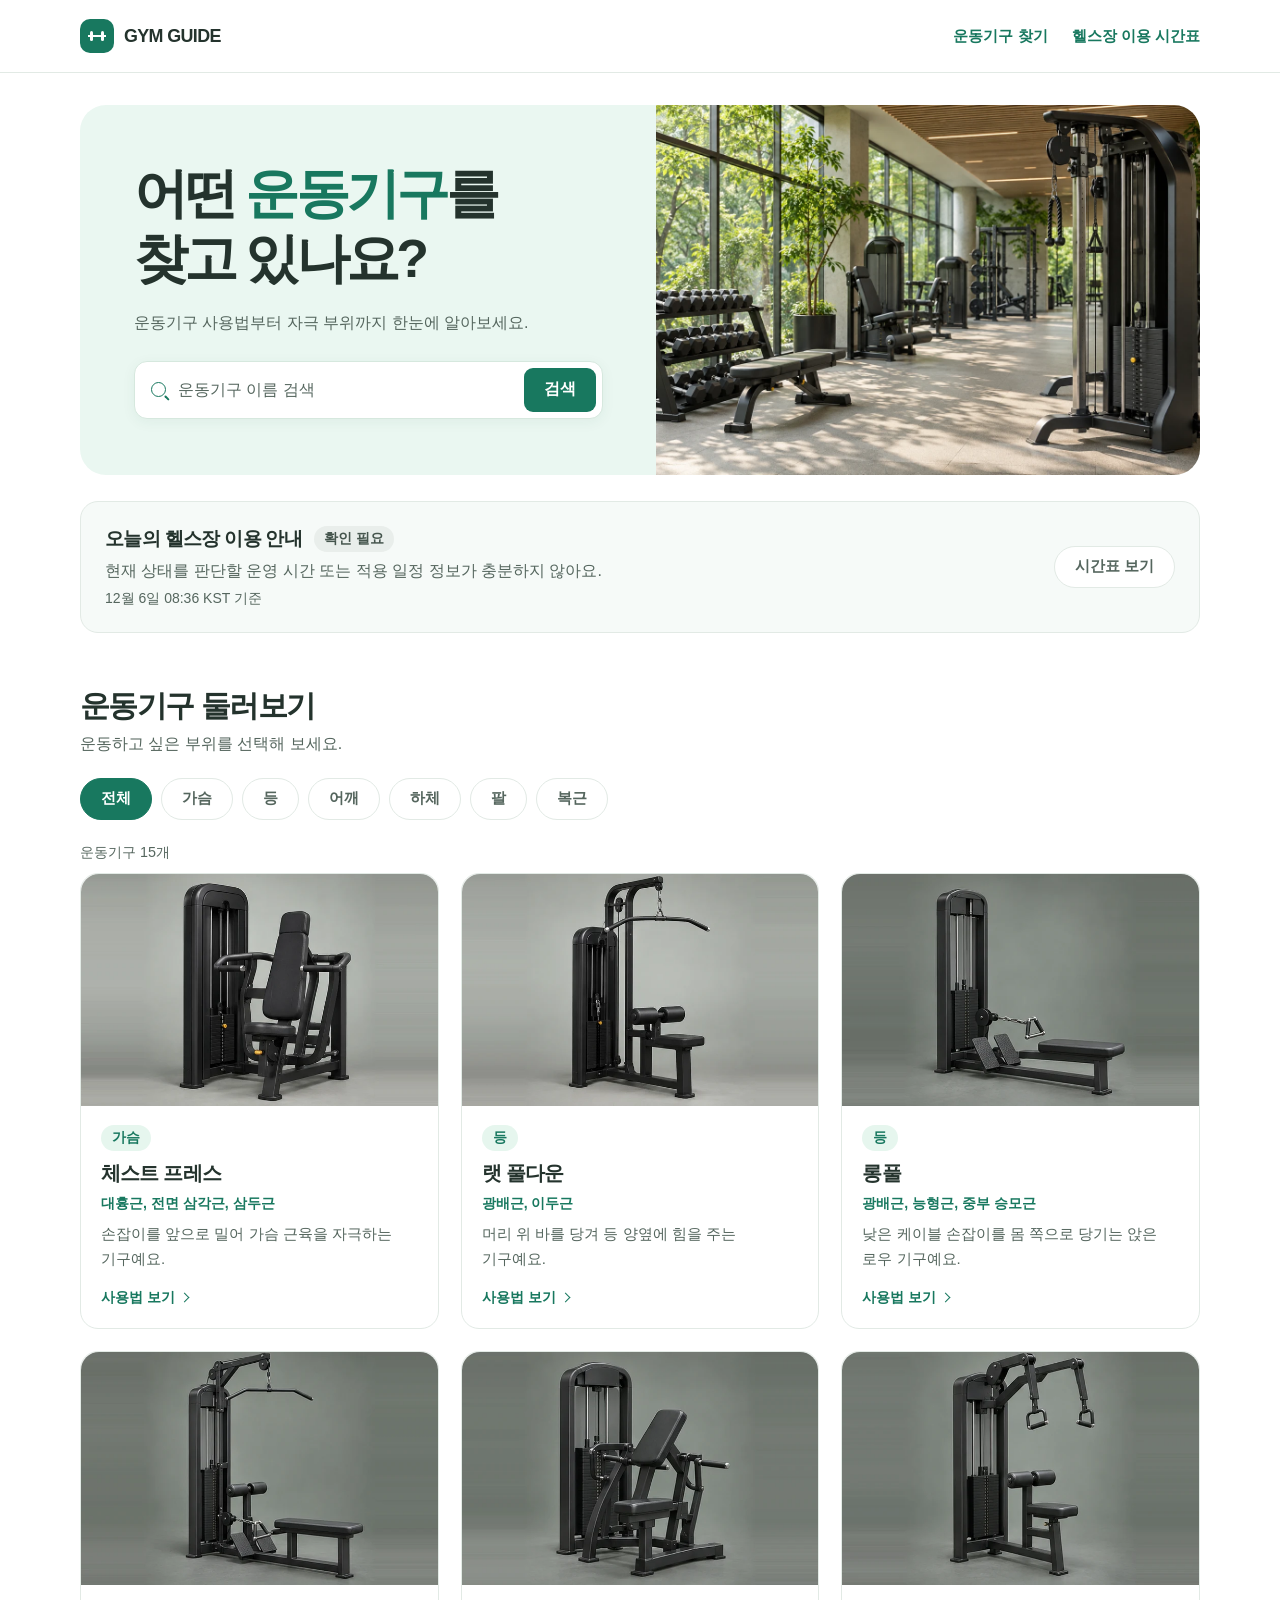
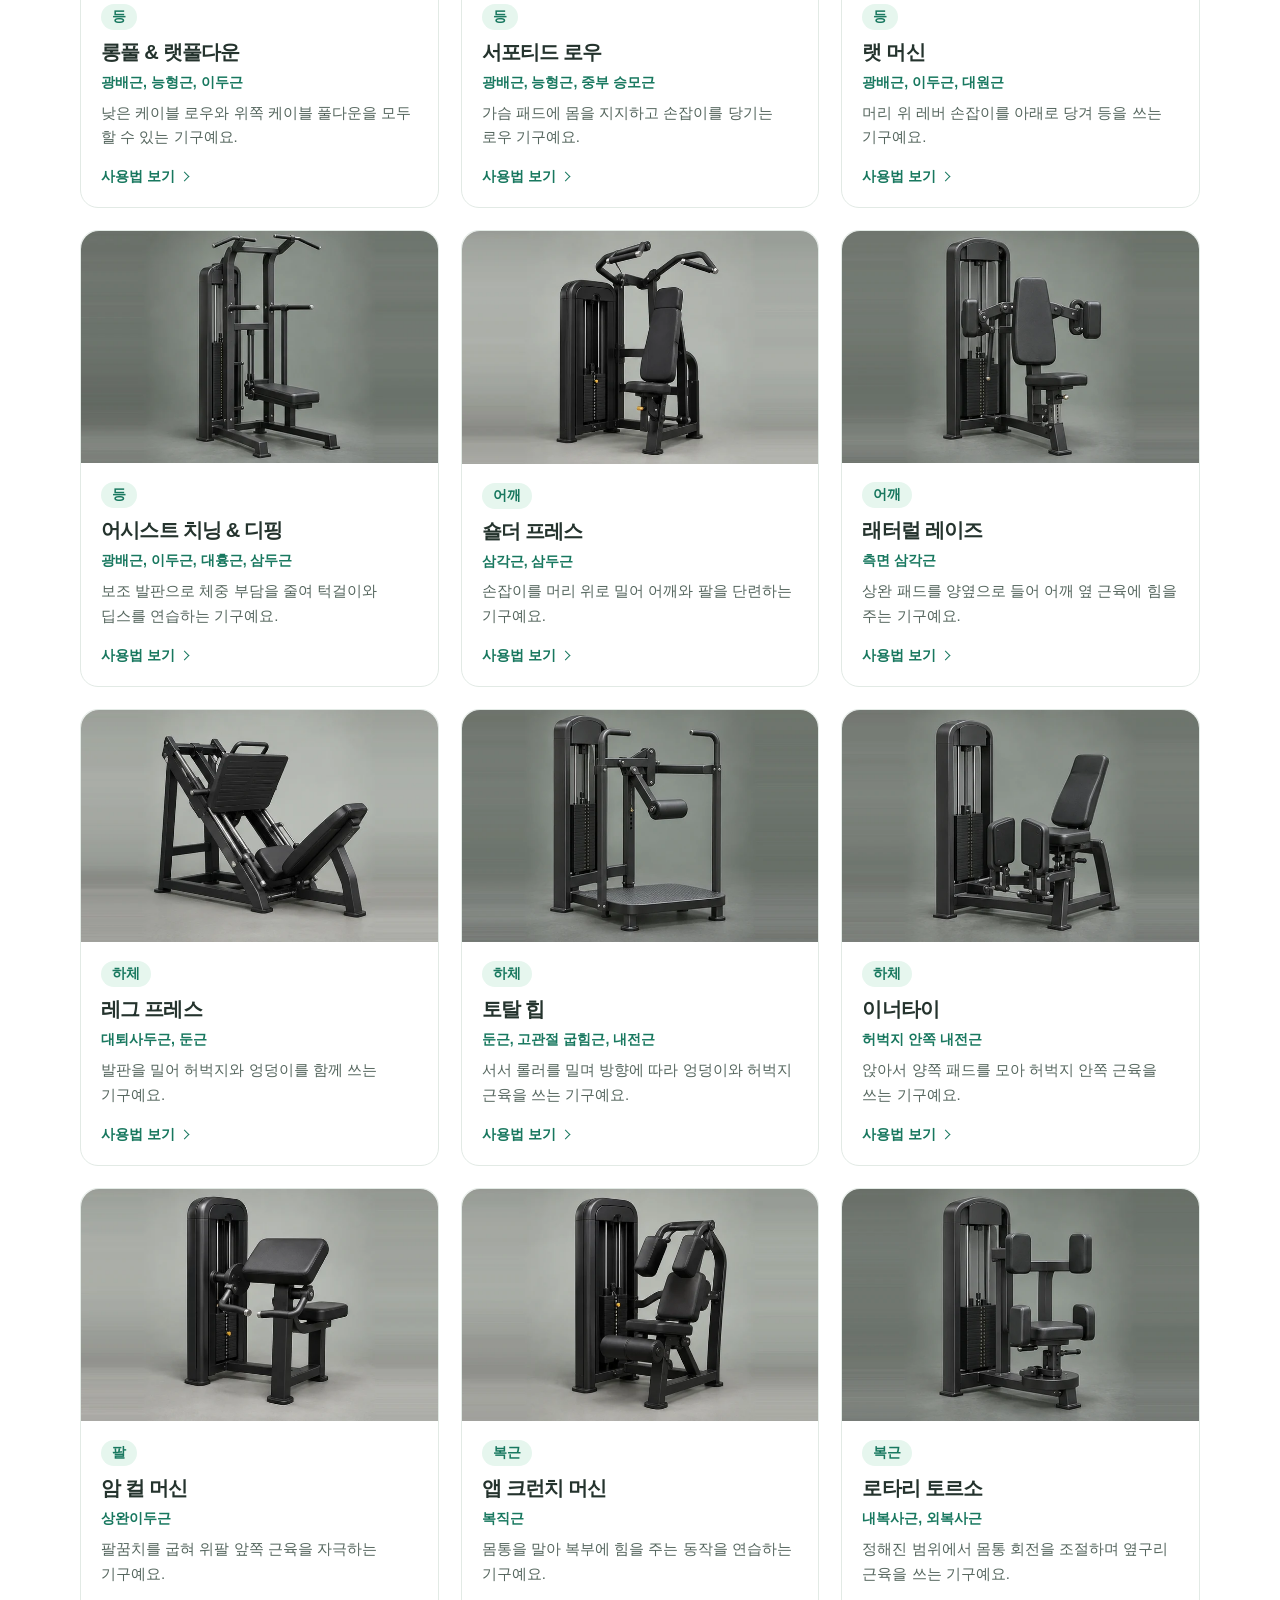
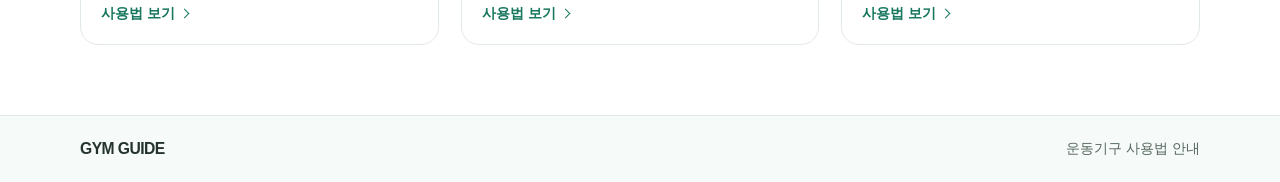
==== docs/index.html @ e4328cff "Configure GitHub Pages" ====
<!doctype html>
<html lang="ko">
<head>
    <meta charset="UTF-8">
    <meta name="viewport" content="width=device-width, initial-scale=1">
    <title>운동기구 찾기 | GYM GUIDE</title>
    <link rel="stylesheet" href="./css/guide.css">
    <script type="module" src="./js/catalog.js"></script>
</head>
<body>
<header class="site-header">
    <nav class="container header-inner" aria-label="메인 메뉴">
        <a class="brand" href="./">
            <span class="brand-mark" aria-hidden="true"><i class="dumbbell"></i></span>
            GYM GUIDE
        </a>
        <div class="nav-links">
            <a class="nav-link" href="./#equipment">운동기구 찾기</a>
            <a class="nav-link" href="./schedule.html">헬스장 이용 시간표</a>
        </div>
    </nav>
</header>
<main class="container">
    <section class="hero" aria-labelledby="hero-title">
        <div class="hero-content">
            <h1 id="hero-title">어떤 <span>운동기구</span>를 <br>찾고 있나요?</h1>
            <p>운동기구 사용법부터 자극 부위까지 한눈에 알아보세요.</p>
            <form class="search-form" action="./#equipment" method="get" role="search">
                <i class="search-icon" aria-hidden="true"></i>
                <label class="sr-only" for="keyword">운동기구 검색</label>
                <input id="keyword" type="search" name="q" placeholder="운동기구 이름 검색" autocomplete="off">
                <input type="hidden" name="category" disabled>
                <button class="clear-search" type="button" aria-label="검색어 지우기" hidden>×</button>
                <button class="search-submit" type="submit">검색</button>
            </form>
        </div>
        <img class="hero-image" src="./images/gym.webp" alt="" width="1200" height="800" fetchpriority="high">
    </section>

    <section class="gym-status" data-status="UNKNOWN" aria-labelledby="gym-status-title">
        <div>
            <div class="gym-status-heading">
                <h2 id="gym-status-title">오늘의 헬스장 이용 안내</h2>
                <span class="gym-state" role="status">확인 중</span>
            </div>
            <p class="gym-description">운영 시간과 수업 일정을 불러오는 중이에요.</p>
            <p class="gym-transition" hidden></p>
            <time class="gym-checked" hidden></time>
            <noscript><p>현재 이용 상태를 확인하려면 JavaScript를 켜 주세요.</p></noscript>
        </div>
        <a class="filter gym-schedule-link" href="./schedule.html">시간표 보기</a>
    </section>
    <section id="equipment" class="catalog" aria-labelledby="catalog-title">
        <div class="catalog-heading">
            <h2 id="catalog-title">운동기구 둘러보기</h2>
            <p>운동하고 싶은 부위를 선택해 보세요.</p>
        </div>
        <nav class="filters" aria-label="운동 부위별 필터" hidden></nav>
        <p class="result-count" role="status">운동기구 목록을 불러오는 중이에요.</p>
        <div class="catalog-grid" hidden></div>
        <div class="empty" hidden>
            <h3>조건에 맞는 운동기구가 없어요.</h3>
            <p>검색어를 바꾸거나 전체 운동기구를 살펴보세요.</p>
            <a class="filter" href="./#equipment">전체 운동기구 보기</a>
        </div>
        <noscript><p>운동기구 목록을 확인하려면 JavaScript를 켜 주세요.</p></noscript>
    </section>
    <template id="equipment-card">
        <article class="equipment-card">
            <a class="card-link">
                <div class="card-media">
                    <img alt="" width="700" height="456" loading="lazy" hidden>
                    <span>이미지 준비 중</span>
                </div>
                <div class="card-body">
                    <span class="category-tag"></span>
                    <h3></h3>
                    <p class="card-muscles"></p>
                    <p class="card-summary"></p>
                    <span class="card-cta" aria-hidden="true">사용법 보기 <i class="chevron"></i></span>
                </div>
            </a>
        </article>
    </template>
</main>
<footer class="site-footer">
    <div class="container footer-inner">
        <a class="brand footer-brand" href="./">GYM GUIDE</a>
        <span>운동기구 사용법 안내</span>
    </div>
</footer>
</body>
</html>
---- docs/css/guide.css ----
:root {
    color-scheme: light;
    --white: #fff;
    --surface: #f6faf8;
    --mint: #54c5a7;
    --mint-dark: #279a7d;
    --mint-ink: #18785f;
    --ink: #24332d;
    --muted: #7b8983;
    --body: #55665e;
    --line: #e2eae5;
    font-family: 'Noto Sans KR', 'Malgun Gothic', sans-serif;
}

* { box-sizing: border-box; }
body { margin: 0; background: var(--white); color: var(--ink); }
a { color: inherit; text-decoration: none; }
button, input { font: inherit; }
button { cursor: pointer; }
img { display: block; max-width: 100%; }
h1, h2, h3, p, dl, dd { margin: 0; }
[hidden] { display: none !important; }
:focus-visible { outline: 3px solid var(--mint-dark); outline-offset: 4px; }

.sr-only {
    position: absolute;
    width: 1px;
    height: 1px;
    padding: 0;
    overflow: hidden;
    clip-path: inset(50%);
    white-space: nowrap;
}

.container { width: min(1120px, calc(100% - 64px)); margin-inline: auto; }
.site-header { border-bottom: 1px solid var(--line); }
.header-inner { min-height: 72px; display: flex; justify-content: space-between; align-items: center; gap: 16px; }
.nav-links { display: flex; align-items: center; gap: 24px; }
.brand { display: inline-flex; align-items: center; gap: 10px; font-size: 1.12rem; font-weight: 800; letter-spacing: -.035em; white-space: nowrap; }
.brand-mark { width: 34px; height: 34px; display: grid; place-items: center; background: var(--mint-ink); border-radius: 10px; color: white; }
.dumbbell { width: 18px; height: 2px; position: relative; background: currentColor; }
.dumbbell::before, .dumbbell::after { content: ''; position: absolute; top: -4px; width: 3px; height: 10px; border-radius: 2px; background: currentColor; }
.dumbbell::before { left: 2px; }
.dumbbell::after { right: 2px; }
.nav-link { color: var(--mint-ink); font-size: .94rem; font-weight: 700; padding: 10px 0; white-space: nowrap; }
.nav-link:hover { color: var(--ink); }

.hero {
    display: grid;
    grid-template-columns: 1.06fr 1fr;
    align-items: stretch;
    min-height: 370px;
    margin-top: 32px;
    border-radius: 26px;
    overflow: hidden;
    background: #eaf7f1;
}

.hero-content { align-self: center; padding: 44px clamp(30px, 4.2vw, 60px); }
.hero h1 { font-size: clamp(2.05rem, 4.2vw, 3.35rem); font-weight: 800; line-height: 1.21; letter-spacing: -.07em; word-break: keep-all; }
.hero h1 span { color: var(--mint-ink); }
.hero p { margin-top: 18px; color: var(--body); line-height: 1.7; word-break: keep-all; }
.hero-image { width: 100%; height: 100%; min-height: 0; object-fit: cover; object-position: center; }

.search-form {
    display: flex;
    align-items: center;
    gap: 12px;
    padding: 6px 6px 6px 16px;
    margin-top: 25px;
    background: var(--white);
    border: 1px solid #d6e8de;
    border-radius: 13px;
    box-shadow: 0 3px 14px rgb(29 90 67 / 6%);
}

.search-form:focus-within { border-color: var(--mint-dark); }
.search-icon { position: relative; flex: 0 0 15px; height: 15px; border: 1.7px solid var(--mint-ink); border-radius: 50%; }
.search-icon::after { content: ''; position: absolute; width: 6px; height: 1.7px; bottom: -2px; right: -5px; transform: rotate(45deg); border-radius: 2px; background: var(--mint-ink); }
.search-form input[type='search'] { flex: 1; width: 0; min-width: 0; min-height: 44px; padding: 0; border: 0; background: transparent; color: var(--ink); font-size: 1rem; }
.search-form input[type='search']:focus { outline: none; }
.search-form input::placeholder { color: var(--body); }
.search-form:has(.clear-search:not([hidden])) input::-webkit-search-cancel-button { display: none; }
.search-submit { min-height: 44px; padding: 0 20px; border: 0; border-radius: 9px; background: var(--mint-ink); color: var(--white); font-weight: 700; transition: background .18s ease; white-space: nowrap; }
.search-submit:hover { background: #12604b; }
.clear-search { flex: 0 0 28px; width: 28px; height: 32px; padding: 0; border: 0; border-radius: 7px; background: transparent; color: var(--body); font-size: 1.25rem; }
.clear-search:hover { background: var(--surface); }

.catalog { margin-block: 53px 70px; scroll-margin-top: 24px; }
.catalog h2, .guide-section h2 { font-size: clamp(1.5rem, 3vw, 1.9rem); font-weight: 800; letter-spacing: -.05em; }
.catalog-heading p { margin-top: 7px; color: var(--body); }
.filters { display: flex; flex-wrap: wrap; gap: 9px; margin-top: 23px; }
.filter { display: inline-flex; align-items: center; justify-content: center; min-height: 42px; padding: 0 20px; border: 1px solid var(--line); border-radius: 100px; background: var(--white); color: var(--body); font-size: .94rem; font-weight: 600; transition: color .18s, background .18s, border-color .18s; }
.filter:hover { color: var(--mint-ink); border-color: var(--mint); background: var(--surface); }
.filter[aria-current='true'] { color: var(--white); border-color: var(--mint-ink); background: var(--mint-ink); }
.result-count { margin: 23px 0 11px; color: var(--body); font-size: .9rem; }
.catalog-grid { display: grid; grid-template-columns: repeat(3, minmax(0, 1fr)); gap: 22px; }
.equipment-card { display: flex; min-width: 0; border: 1px solid var(--line); border-radius: 18px; background: var(--white); transition: border-color .2s, box-shadow .2s, transform .2s; }
.equipment-card:hover, .equipment-card:focus-within { border-color: var(--mint); box-shadow: 0 10px 24px rgb(36 51 45 / 9%); transform: translateY(-3px); }
.card-link { display: flex; flex: 1; flex-direction: column; min-width: 0; border-radius: inherit; overflow: hidden; }
.card-media, .detail-media { display: grid; place-items: center; aspect-ratio: 700 / 456; background: var(--surface); color: var(--body); }
.card-media img, .detail-media img { width: 100%; height: 100%; object-fit: cover; }
.card-body { display: flex; flex: 1; flex-direction: column; align-items: flex-start; padding: 19px 20px 21px; }
.category-tag { display: inline-block; border-radius: 100px; padding: 4px 11px; background: #e6f6ee; color: var(--mint-ink); font-size: .875rem; font-weight: 700; }
.card-body h3 { font-size: 1.26rem; margin-top: 9px; letter-spacing: -.04em; }
.card-muscles { margin-top: 6px; color: var(--mint-ink); font-size: .88rem; font-weight: 700; line-height: 1.55; word-break: keep-all; }
.card-summary { margin-top: 7px; margin-bottom: 17px; color: var(--body); font-size: .94rem; line-height: 1.65; word-break: keep-all; }
.card-cta { display: inline-flex; align-items: center; gap: 6px; margin-top: auto; color: var(--mint-ink); font-size: .9rem; font-weight: 700; }
.chevron { display: inline-block; width: 7px; height: 7px; transform: rotate(45deg); border-top: 1.5px solid currentColor; border-right: 1.5px solid currentColor; }
.chevron-back { transform: rotate(-135deg); }
.empty { text-align: center; padding: 45px 18px; border: 1px solid var(--line); border-radius: 18px; background: var(--surface); }
.empty p { color: var(--body); margin: 8px 0 20px; }

.detail { margin-block: 36px 68px; }
.back-link { display: inline-flex; align-items: center; gap: 8px; color: var(--mint-ink); padding-block: 8px; margin-bottom: 18px; font-weight: 700; }
.back-link:hover { text-decoration: underline; }
.detail-overview { display: grid; grid-template-columns: 1fr 1fr; align-items: center; gap: clamp(24px, 5vw, 60px); }
.detail-media { border-radius: 22px; overflow: hidden; }
.detail-intro h1 { font-size: clamp(2rem, 4vw, 3.1rem); line-height: 1.25; letter-spacing: -.06em; margin-top: 12px; }
.detail-intro p { margin-top: 14px; color: var(--body); line-height: 1.65; }
.detail-intro .english-name { margin-top: 6px; font-weight: 600; }
.detail-facts { display: grid; grid-template-columns: auto 1fr; align-items: baseline; gap: 10px 17px; margin-top: 18px; padding-top: 15px; border-top: 1px solid var(--line); }
.detail-facts dt { color: var(--mint-ink); font-weight: 700; }
.detail-facts dd { color: var(--body); line-height: 1.65; }
.detail-sections { display: grid; gap: 24px; margin-top: 36px; }
.guide-section { border: 1px solid var(--line); border-radius: 20px; padding: clamp(18px, 4vw, 32px); }
.benefits { margin-top: 16px; }
.benefits.has-muscle-image { display: grid; grid-template-columns: 1fr minmax(140px, 270px); align-items: center; gap: 18px; }
.benefit-list, .cautions ul { margin: 0; padding-left: 1.3em; color: var(--body); line-height: 1.7; }
.benefit-list li + li, .cautions li + li { margin-top: 6px; }
.benefit-list li::marker, .cautions li::marker { color: var(--mint-ink); }
.muscle-image { max-height: 260px; margin-inline: auto; border-radius: 14px; object-fit: contain; }
.steps { display: grid; gap: 8px; margin: 16px 0 0; padding: 0; list-style: none; }
.steps li { display: flex; align-items: flex-start; gap: 12px; padding: 12px 14px; border-radius: 10px; background: var(--surface); color: var(--ink); line-height: 1.7; }
.step-number { display: grid; place-items: center; flex: 0 0 27px; min-height: 27px; border-radius: 50%; background: #e2f3eb; color: var(--mint-ink); font-weight: 800; font-size: .88rem; }
.video-links { display: flex; flex-wrap: wrap; gap: 10px; margin-top: 16px; }
.video-link { display: inline-flex; align-items: center; min-height: 44px; padding: 0 15px; border: 1px solid var(--mint-dark); border-radius: 9px; color: var(--mint-ink); font-weight: 700; }
.video-link:hover { background: var(--surface); }
.cautions { background: #eaf7f1; border-radius: 16px; padding: clamp(18px, 4vw, 28px); }
.cautions h2 { margin-bottom: 10px; color: var(--mint-ink); font-size: 1.2rem; }
.site-footer { border-top: 1px solid var(--line); background: var(--surface); }
.footer-inner { display: flex; flex-wrap: wrap; align-items: center; justify-content: space-between; gap: 12px; padding-block: 24px; color: var(--body); font-size: .875rem; }
.footer-brand { color: var(--ink); font-size: .98rem; }

.gym-status {
    display: flex;
    justify-content: space-between;
    align-items: center;
    gap: 18px;
    margin-top: 26px;
    padding: clamp(16px, 3vw, 24px);
    border: 1px solid var(--line);
    border-radius: 18px;
    background: var(--surface);
}
.gym-status-heading { display: flex; flex-wrap: wrap; gap: 8px 12px; align-items: center; }
.gym-status h2 { font-size: 1.18rem; letter-spacing: -.035em; }
.gym-status p { margin-top: 6px; color: var(--body); line-height: 1.6; }
.gym-status .gym-transition { font-weight: 700; color: var(--ink); }
.gym-state { padding: 4px 10px; border-radius: 50px; background: #e9eeeb; color: #45554d; font-size: .875rem; font-weight: 700; }
.gym-status[data-status='AVAILABLE'] .gym-state { background: #daf3e8; color: var(--mint-ink); }
.gym-status[data-status='UNAVAILABLE'] .gym-state { background: #fbe1df; color: #822f2b; }
.gym-status[data-status='CHECK_REQUIRED'] .gym-state { background: #fff0c2; color: #694d12; }
.gym-checked { display: inline-block; margin-top: 6px; color: var(--body); font-size: .875rem; }
.gym-schedule-link { flex-shrink: 0; }

.schedule-page { margin-block: 34px 62px; }
.schedule-page h1 { font-size: clamp(1.85rem, 4vw, 2.8rem); letter-spacing: -.055em; line-height: 1.2; }
.schedule-description { margin-top: 8px; color: var(--body); line-height: 1.65; word-break: keep-all; }
.schedule-section { margin-top: 34px; scroll-margin-top: 15px; }
.schedule-heading { display: flex; align-items: baseline; flex-wrap: wrap; gap: 6px 14px; }
.schedule-heading h2 { font-size: clamp(1.35rem, 3vw, 1.75rem); letter-spacing: -.04em; }
.schedule-heading time, .schedule-heading > span { color: var(--body); font-size: .92rem; }
.today-list, .schedule-legend { margin: 13px 0 0; padding: 0; list-style: none; }
.today-list li {
    display: flex;
    flex-wrap: wrap;
    align-items: center;
    gap: 5px 13px;
    margin-bottom: 7px;
    padding: 11px 14px;
    border: 1px solid var(--line);
    border-radius: 11px;
}
.today-list li.is-current { border-color: var(--mint-dark); background: #ebf8f2; }
.today-list time { font-variant-numeric: tabular-nums; font-weight: 700; }
.schedule-room, .schedule-reference { margin-left: 6px; color: var(--body); font-size: .875rem; }
.schedule-usage, .schedule-live { padding: 3px 8px; border-radius: 6px; font-size: .875rem; }
.schedule-live { background: #d4f0e4; color: var(--mint-ink); font-weight: 700; }
.schedule-empty { margin-top: 9px; color: var(--body); }
.schedule-legend { display: flex; flex-wrap: wrap; gap: 7px 16px; font-size: .875rem; color: var(--body); }
.schedule-legend li { display: inline-flex; align-items: center; gap: 6px; }
.schedule-legend i { width: 12px; height: 12px; border-radius: 4px; border: 1px solid rgb(0 0 0 / 10%); }
.legend-clear, .calendar-open { background: #e4f5ed; }
.legend-restricted, [data-usage='RESTRICTED'] { background: #fce4e2; color: #762c28; }
.legend-pending, [data-usage='UNKNOWN'] { background: #fff1c8; color: #674c12; }
.legend-neutral { background: #eef1ef; }
[data-usage='NOT_RESTRICTED'] { background: #fff; color: var(--ink); }
.schedule-tabs { display: none; }
.calendar {
    --slot-height: 108px;
    display: grid;
    grid-template-columns: 65px repeat(5, minmax(0, 1fr));
    margin: 15px 0 8px;
    border: 1px solid var(--line);
    border-radius: 15px;
    background: #fff;
}
.calendar-header { display: grid; place-items: center; height: 44px; margin: 0; border-bottom: 1px solid var(--line); font-size: .9375rem; font-weight: 800; }
.calendar-day { min-width: 0; border-left: 1px solid var(--line); }
.calendar-track { position: relative; height: calc(var(--hours) * var(--slot-height)); }
.calendar-day .calendar-track {
    background: repeating-linear-gradient(to bottom, #eef1ef 0, #eef1ef calc(var(--slot-height) - 1px),
                #dfe5e2 calc(var(--slot-height) - 1px), #dfe5e2 var(--slot-height));
}
.calendar-time { position: absolute; right: 9px; padding-top: 3px; color: var(--body); font-size: .875rem; font-variant-numeric: tabular-nums; }
.calendar-time:last-child { transform: translateY(-100%); }
.calendar-open { position: absolute; width: 100%; opacity: .75; }
.calendar-event { position: absolute; background-clip: padding-box; border: 3px solid transparent; border-radius: 10px; overflow: auto; }
.calendar-event.is-current { outline: 2px solid var(--mint-dark); outline-offset: -4px; }
.calendar-event-content { display: grid; gap: 2px; padding: 7px; font-size: .875rem; line-height: 1.34; overflow-wrap: anywhere; }
.calendar-event-content time { font-weight: 700; }
.calendar-event-time { display: flex; align-items: baseline; flex-wrap: wrap; gap: 1px 6px; }
.calendar-reference { font-size: .81rem; }
.calendar-usage { font-size: .875rem; }
.calendar-extra { margin: 10px 0; padding-left: 22px; font-size: .875rem; }
.calendar-extra li + li { margin-top: 7px; }
.calendar-extra span { display: block; color: var(--body); }
.schedule-footnote { color: var(--body); font-size: .875rem; line-height: 1.65; }

@media (max-width: 900px) {
    .container { width: calc(100% - 48px); }
    .hero { min-height: 320px; }
    .catalog-grid { grid-template-columns: repeat(2, minmax(0, 1fr)); }
}

@media (max-width: 800px) {
    .schedule-tabs { display: flex; gap: 6px; margin-top: 14px; }
    .schedule-tabs .filter { flex: 1; padding-inline: 0; max-width: 90px; }
    .calendar { --slot-height: 104px; grid-template-columns: 58px minmax(0, 1fr); }
    .calendar-day:not(.selected) { display: none; }
}

@media (max-width: 680px) {
    .container { width: calc(100% - 32px); }
    .header-inner { min-height: 60px; }
    .nav-links { flex-wrap: wrap; justify-content: flex-end; gap: 0 12px; }
    .nav-link { font-size: .875rem; padding-block: 7px; }
    .hero { grid-template-columns: 1fr; margin-top: 18px; border-radius: 18px; }
    .hero-content { padding: 29px 22px; }
    .hero-image { height: auto; aspect-ratio: 2.25; }
    .search-form { margin-top: 18px; }
    .search-submit { padding-inline: 14px; }
    .catalog { margin-block: 34px 46px; }
    .filters { gap: 7px; margin-top: 17px; }
    .filter { padding-inline: 16px; }
    .catalog-grid { gap: 12px; }
    .card-body { padding: 12px; }
    .card-body h3 { font-size: 1.06rem; }
    .card-summary { margin-bottom: 12px; }
    .detail { margin-block: 22px 46px; }
    .detail-overview { grid-template-columns: 1fr; gap: 22px; }
    .detail-sections { margin-top: 24px; gap: 14px; }
    .benefits.has-muscle-image { grid-template-columns: 1fr; }
    .gym-status { align-items: flex-start; flex-direction: column; gap: 12px; }
}

@media (max-width: 390px) {
    .catalog-grid { grid-template-columns: 1fr; }
}

@media (prefers-reduced-motion: reduce) {
    *, *::before, *::after { transition: none !important; }
    .equipment-card:hover, .equipment-card:focus-within { transform: none; }
}
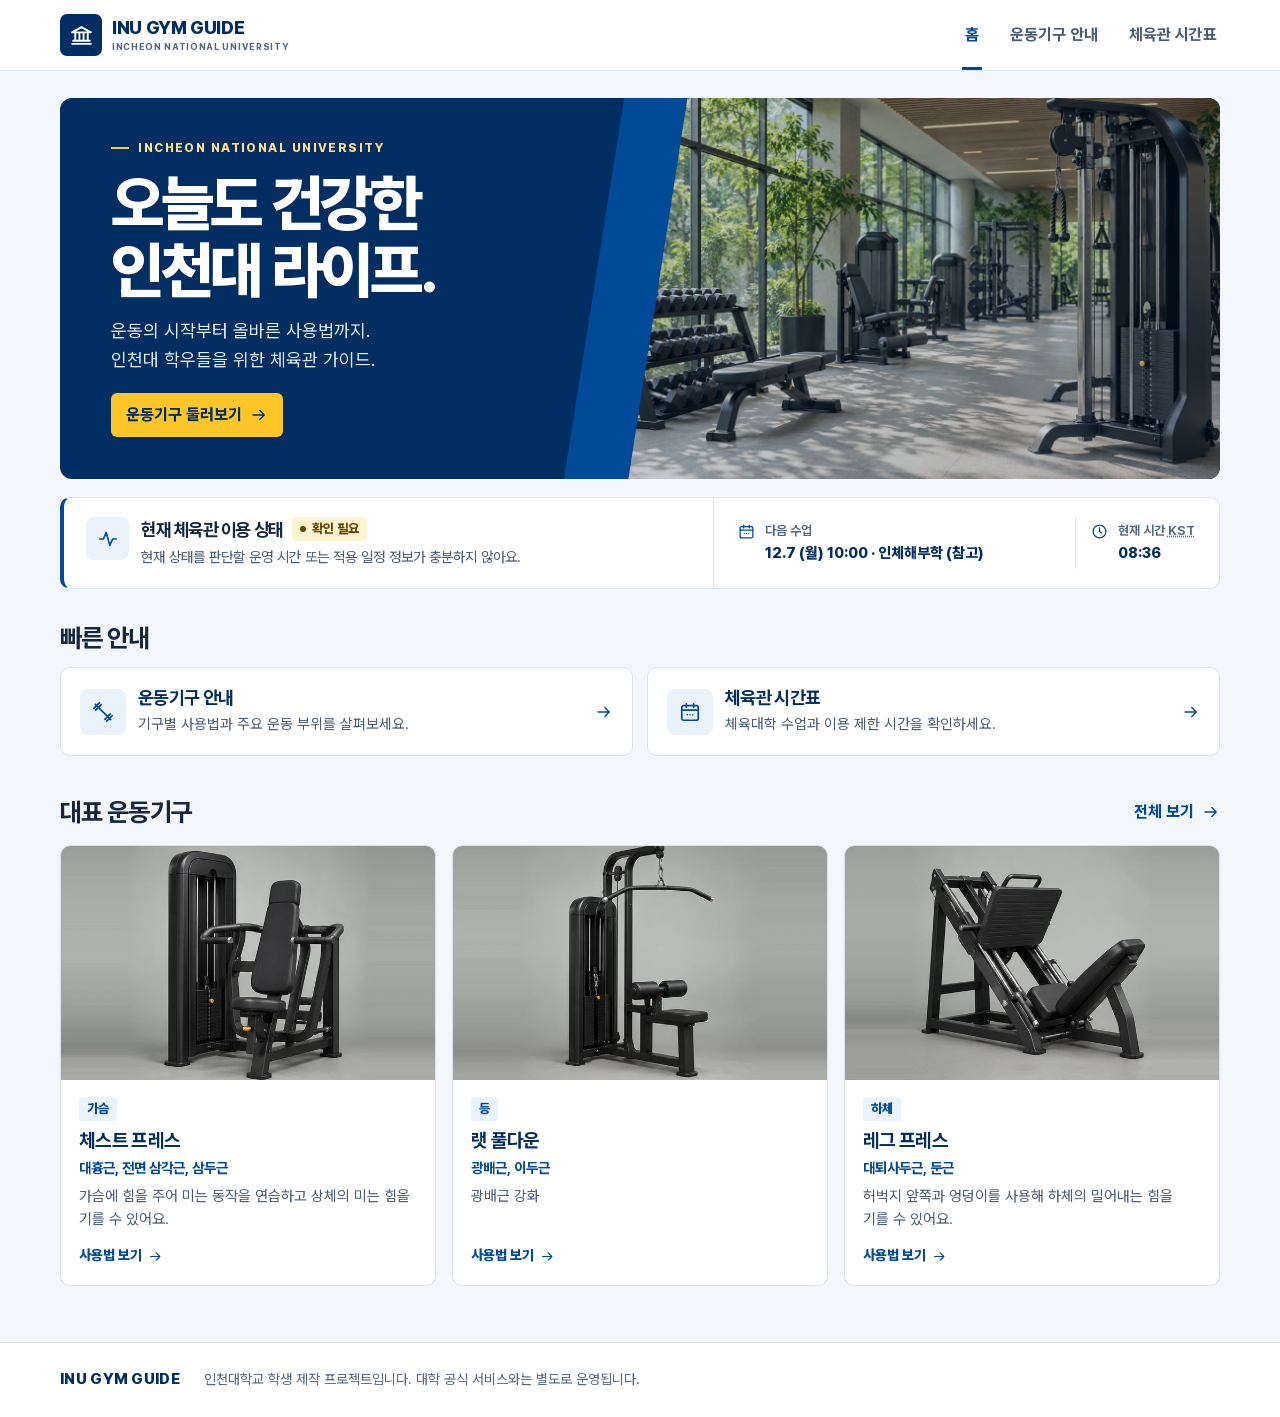
==== commit 98c9ca0c: "Design: 인천대학교 브랜드 기반 UI/UX 개선" ====
--- a/docs/index.html
+++ b/docs/index.html
@@ -3,67 +3,101 @@
 <head>
     <meta charset="UTF-8">
     <meta name="viewport" content="width=device-width, initial-scale=1">
-    <title>운동기구 찾기 | GYM GUIDE</title>
+    <meta name="description" content="인천대 학우를 위한 체육관 이용 상태, 운동기구 사용법, 주간 시간표 안내">
+    <meta name="theme-color" content="#002D62">
+    <title>홈 | INU GYM GUIDE</title>
     <link rel="stylesheet" href="./css/guide.css">
-    <script type="module" src="./js/catalog.js"></script>
+    <script type="module" src="./js/home.js"></script>
 </head>
 <body>
+<a class="skip-link" href="#main">본문으로 바로가기</a>
 <header class="site-header">
-    <nav class="container header-inner" aria-label="메인 메뉴">
+    <div class="container header-inner">
         <a class="brand" href="./">
-            <span class="brand-mark" aria-hidden="true"><i class="dumbbell"></i></span>
-            GYM GUIDE
+            <span class="brand-mark"><svg class="icon" aria-hidden="true" focusable="false"><use href="./images/icons.svg#campus"></use></svg></span>
+            <span class="brand-text">
+                <strong>INU GYM GUIDE</strong>
+                <small lang="en">INCHEON NATIONAL UNIVERSITY</small>
+            </span>
         </a>
-        <div class="nav-links">
-            <a class="nav-link" href="./#equipment">운동기구 찾기</a>
-            <a class="nav-link" href="./schedule.html">헬스장 이용 시간표</a>
+        <nav class="desktop-nav" aria-label="메인 메뉴">
+        <a href="./" aria-current="page"><span>홈</span></a>
+        <a href="./guide.html"><span>운동기구 안내</span></a>
+        <a href="./schedule.html"><span>체육관 시간표</span></a>
+        </nav>
+    </div>
+</header>
+<nav class="mobile-nav" aria-label="메인 메뉴">
+        <a href="./" aria-current="page"><svg class="icon" aria-hidden="true" focusable="false"><use href="./images/icons.svg#home"></use></svg><span>홈</span></a>
+        <a href="./guide.html"><svg class="icon" aria-hidden="true" focusable="false"><use href="./images/icons.svg#dumbbell"></use></svg><span>운동기구</span></a>
+        <a href="./schedule.html"><svg class="icon" aria-hidden="true" focusable="false"><use href="./images/icons.svg#calendar"></use></svg><span>시간표</span></a>
+</nav>
+<main class="container home-page" id="main" tabindex="-1">
+    <section class="hero" aria-labelledby="hero-title">
+        <div class="hero-copy">
+            <p class="hero-kicker" lang="en">INCHEON NATIONAL UNIVERSITY</p>
+            <h1 id="hero-title">오늘도 건강한<br> 인천대 라이프.</h1>
+            <p class="hero-description">운동의 시작부터 올바른 사용법까지.<br>인천대 학우들을 위한 체육관 가이드.</p>
+            <a class="button button-gold" href="./guide.html">운동기구 둘러보기 <svg class="icon" aria-hidden="true" focusable="false"><use href="./images/icons.svg#right"></use></svg></a>
         </div>
-    </nav>
-</header>
-<main class="container">
-    <section class="hero" aria-labelledby="hero-title">
-        <div class="hero-content">
-            <h1 id="hero-title">어떤 <span>운동기구</span>를 <br>찾고 있나요?</h1>
-            <p>운동기구 사용법부터 자극 부위까지 한눈에 알아보세요.</p>
-            <form class="search-form" action="./#equipment" method="get" role="search">
-                <i class="search-icon" aria-hidden="true"></i>
-                <label class="sr-only" for="keyword">운동기구 검색</label>
-                <input id="keyword" type="search" name="q" placeholder="운동기구 이름 검색" autocomplete="off">
-                <input type="hidden" name="category" disabled>
-                <button class="clear-search" type="button" aria-label="검색어 지우기" hidden>×</button>
-                <button class="search-submit" type="submit">검색</button>
-            </form>
+        <div class="hero-photo">
+            <img src="./images/gym.webp" width="1200" height="800" alt="" fetchpriority="high">
         </div>
-        <img class="hero-image" src="./images/gym.webp" alt="" width="1200" height="800" fetchpriority="high">
     </section>
 
     <section class="gym-status" data-status="UNKNOWN" aria-labelledby="gym-status-title">
-        <div>
-            <div class="gym-status-heading">
-                <h2 id="gym-status-title">오늘의 헬스장 이용 안내</h2>
-                <span class="gym-state" role="status">확인 중</span>
+        <div class="status-main">
+            <span class="status-icon"><svg class="icon" aria-hidden="true" focusable="false"><use href="./images/icons.svg#activity"></use></svg></span>
+            <div class="status-content">
+                <div class="status-heading">
+                    <h2 id="gym-status-title">현재 체육관 이용 상태</h2>
+                    <span class="gym-state" role="status">확인 중</span>
+                </div>
+                <p class="gym-description">운영 시간과 수업 일정을 불러오는 중이에요.</p>
+                <p class="gym-transition" hidden></p>
+                <button class="text-button" type="button" data-retry hidden>다시 불러오기</button>
+                <noscript><p>이용 상태를 보려면 JavaScript를 켜 주세요.</p></noscript>
             </div>
-            <p class="gym-description">운영 시간과 수업 일정을 불러오는 중이에요.</p>
-            <p class="gym-transition" hidden></p>
-            <time class="gym-checked" hidden></time>
-            <noscript><p>현재 이용 상태를 확인하려면 JavaScript를 켜 주세요.</p></noscript>
         </div>
-        <a class="filter gym-schedule-link" href="./schedule.html">시간표 보기</a>
+        <div class="status-meta">
+            <div class="status-datum">
+                <svg class="icon" aria-hidden="true" focusable="false"><use href="./images/icons.svg#calendar"></use></svg>
+                <div><span>다음 수업</span>
+                <strong class="next-class">확인 중</strong></div>
+            </div>
+            <div class="status-datum status-clock">
+                <svg class="icon" aria-hidden="true" focusable="false"><use href="./images/icons.svg#clock"></use></svg>
+                <div><span>현재 시간 <abbr title="한국 표준시">KST</abbr></span>
+                <time class="gym-checked">—</time></div>
+            </div>
+        </div>
     </section>
-    <section id="equipment" class="catalog" aria-labelledby="catalog-title">
-        <div class="catalog-heading">
-            <h2 id="catalog-title">운동기구 둘러보기</h2>
-            <p>운동하고 싶은 부위를 선택해 보세요.</p>
+
+    <section class="home-section" aria-labelledby="links-title">
+        <h2 id="links-title">빠른 안내</h2>
+        <div class="quick-links">
+            <a class="quick-card" href="./guide.html">
+                <span class="quick-icon"><svg class="icon" aria-hidden="true" focusable="false"><use href="./images/icons.svg#dumbbell"></use></svg></span>
+                <div><h3>운동기구 안내</h3><p>기구별 사용법과 주요 운동 부위를 살펴보세요.</p></div>
+                <svg class="icon" aria-hidden="true" focusable="false"><use href="./images/icons.svg#right"></use></svg>
+            </a>
+            <a class="quick-card" href="./schedule.html">
+                <span class="quick-icon"><svg class="icon" aria-hidden="true" focusable="false"><use href="./images/icons.svg#calendar"></use></svg></span>
+                <div><h3>체육관 시간표</h3><p>체육대학 수업과 이용 제한 시간을 확인하세요.</p></div>
+                <svg class="icon" aria-hidden="true" focusable="false"><use href="./images/icons.svg#right"></use></svg>
+            </a>
         </div>
-        <nav class="filters" aria-label="운동 부위별 필터" hidden></nav>
-        <p class="result-count" role="status">운동기구 목록을 불러오는 중이에요.</p>
-        <div class="catalog-grid" hidden></div>
-        <div class="empty" hidden>
-            <h3>조건에 맞는 운동기구가 없어요.</h3>
-            <p>검색어를 바꾸거나 전체 운동기구를 살펴보세요.</p>
-            <a class="filter" href="./#equipment">전체 운동기구 보기</a>
+    </section>
+
+    <section class="home-section" id="equipment" aria-labelledby="featured-title">
+        <div class="section-heading">
+            <h2 id="featured-title">대표 운동기구</h2>
+            <a class="text-link" href="./guide.html">전체 보기 <svg class="icon" aria-hidden="true" focusable="false"><use href="./images/icons.svg#right"></use></svg></a>
         </div>
-        <noscript><p>운동기구 목록을 확인하려면 JavaScript를 켜 주세요.</p></noscript>
+        <p class="feedback" id="featured-status" role="status">운동기구를 불러오는 중이에요.</p>
+        <button class="text-button" type="button" data-retry hidden>다시 불러오기</button>
+        <div class="catalog-grid" id="featured-grid" hidden></div>
+        <noscript><p>운동기구를 보려면 JavaScript를 켜 주세요.</p></noscript>
     </section>
     <template id="equipment-card">
         <article class="equipment-card">
@@ -76,8 +110,8 @@
                     <span class="category-tag"></span>
                     <h3></h3>
                     <p class="card-muscles"></p>
-                    <p class="card-summary"></p>
-                    <span class="card-cta" aria-hidden="true">사용법 보기 <i class="chevron"></i></span>
+                    <p class="card-benefit"></p>
+                    <span class="card-cta" aria-hidden="true">사용법 보기 <svg class="icon" aria-hidden="true" focusable="false"><use href="./images/icons.svg#right"></use></svg></span>
                 </div>
             </a>
         </article>
@@ -85,8 +119,8 @@
 </main>
 <footer class="site-footer">
     <div class="container footer-inner">
-        <a class="brand footer-brand" href="./">GYM GUIDE</a>
-        <span>운동기구 사용법 안내</span>
+        <a class="footer-brand" href="./">INU GYM GUIDE</a>
+        <p>인천대학교 학생 제작 프로젝트입니다. 대학 공식 서비스와는 별도로 운영됩니다.</p>
     </div>
 </footer>
 </body>
--- a/docs/css/guide.css
+++ b/docs/css/guide.css
@@ -1,275 +1,315 @@
+@font-face {
+    font-family: Pretendard;
+    src: url("../fonts/PretendardVariable.woff2") format("woff2");
+    font-weight: 45 920;
+    font-display: swap;
+}
+
 :root {
     color-scheme: light;
+    --blue: #004A98;
+    --navy: #002D62;
+    --gold: #FFC629;
+    --background: #F3F6FA;
     --white: #fff;
-    --surface: #f6faf8;
-    --mint: #54c5a7;
-    --mint-dark: #279a7d;
-    --mint-ink: #18785f;
-    --ink: #24332d;
-    --muted: #7b8983;
-    --body: #55665e;
-    --line: #e2eae5;
-    font-family: 'Noto Sans KR', 'Malgun Gothic', sans-serif;
+    --ink: #142640;
+    --body: #485C74;
+    --muted: #526780;
+    --line: #D9E3EE;
+    --pale-blue: #EAF2FC;
+    --green: #0F6349;
+    --pale-green: #DEF3EB;
+    --red: #8C3540;
+    --pale-red: #FBE9EA;
+    --amber: #684800;
+    --pale-amber: #FFF3D1;
+    --radius: 10px;
+    font-family: Pretendard, "Apple SD Gothic Neo", "Malgun Gothic", sans-serif;
 }
 
 * { box-sizing: border-box; }
-body { margin: 0; background: var(--white); color: var(--ink); }
+[hidden] { display: none !important; }
+html { scroll-padding-bottom: calc(70px + env(safe-area-inset-bottom)); }
+body { margin: 0; background: var(--background); color: var(--ink); line-height: 1.55; }
+h1, h2, h3, p, dl, dd { margin: 0; }
+h1, h2, h3 { line-height: 1.2; letter-spacing: -.035em; }
+h2 { font-size: clamp(1.25rem, 3vw, 1.6rem); }
+img { display: block; max-width: 100%; }
 a { color: inherit; text-decoration: none; }
 button, input { font: inherit; }
 button { cursor: pointer; }
-img { display: block; max-width: 100%; }
-h1, h2, h3, p, dl, dd { margin: 0; }
-[hidden] { display: none !important; }
-:focus-visible { outline: 3px solid var(--mint-dark); outline-offset: 4px; }
-
-.sr-only {
-    position: absolute;
-    width: 1px;
-    height: 1px;
-    padding: 0;
-    overflow: hidden;
-    clip-path: inset(50%);
-    white-space: nowrap;
-}
-
-.container { width: min(1120px, calc(100% - 64px)); margin-inline: auto; }
-.site-header { border-bottom: 1px solid var(--line); }
-.header-inner { min-height: 72px; display: flex; justify-content: space-between; align-items: center; gap: 16px; }
-.nav-links { display: flex; align-items: center; gap: 24px; }
-.brand { display: inline-flex; align-items: center; gap: 10px; font-size: 1.12rem; font-weight: 800; letter-spacing: -.035em; white-space: nowrap; }
-.brand-mark { width: 34px; height: 34px; display: grid; place-items: center; background: var(--mint-ink); border-radius: 10px; color: white; }
-.dumbbell { width: 18px; height: 2px; position: relative; background: currentColor; }
-.dumbbell::before, .dumbbell::after { content: ''; position: absolute; top: -4px; width: 3px; height: 10px; border-radius: 2px; background: currentColor; }
-.dumbbell::before { left: 2px; }
-.dumbbell::after { right: 2px; }
-.nav-link { color: var(--mint-ink); font-size: .94rem; font-weight: 700; padding: 10px 0; white-space: nowrap; }
-.nav-link:hover { color: var(--ink); }
-
-.hero {
+:focus-visible { outline: 3px solid var(--blue); outline-offset: 3px; }
+.sr-only, .skip-link:not(:focus) { position: absolute; width: 1px; height: 1px; padding: 0; overflow: hidden; clip-path: inset(50%); white-space: nowrap; }
+.skip-link { position: fixed; z-index: 10; top: 10px; left: 12px; padding: 10px 16px; background: var(--white); color: var(--navy); font-weight: 750; }
+.icon { width: 22px; height: 22px; display: block; flex: none; }
+.container { width: min(1160px, calc(100% - 32px)); margin-inline: auto; }
+
+.site-header { background: var(--white); border-bottom: 1px solid var(--line); }
+.header-inner { min-height: 70px; display: flex; align-items: center; justify-content: space-between; gap: 24px; }
+.brand { display: inline-flex; align-items: center; gap: 10px; color: var(--navy); }
+.brand-mark { display: grid; width: 42px; height: 42px; place-items: center; border-radius: 7px; background: var(--navy); color: var(--white); }
+.brand-mark .icon { width: 25px; height: 25px; }
+.brand-text { display: grid; line-height: 1.1; }
+.brand-text strong { font-size: 1.1rem; font-weight: 850; letter-spacing: -.02em; }
+.brand-text small { margin-top: 4px; font-size: .5625rem; letter-spacing: .075em; font-weight: 750; color: var(--muted); }
+.desktop-nav { display: none; }
+.mobile-nav {
     display: grid;
-    grid-template-columns: 1.06fr 1fr;
-    align-items: stretch;
-    min-height: 370px;
-    margin-top: 32px;
-    border-radius: 26px;
-    overflow: hidden;
-    background: #eaf7f1;
-}
-
-.hero-content { align-self: center; padding: 44px clamp(30px, 4.2vw, 60px); }
-.hero h1 { font-size: clamp(2.05rem, 4.2vw, 3.35rem); font-weight: 800; line-height: 1.21; letter-spacing: -.07em; word-break: keep-all; }
-.hero h1 span { color: var(--mint-ink); }
-.hero p { margin-top: 18px; color: var(--body); line-height: 1.7; word-break: keep-all; }
-.hero-image { width: 100%; height: 100%; min-height: 0; object-fit: cover; object-position: center; }
-
-.search-form {
-    display: flex;
-    align-items: center;
-    gap: 12px;
-    padding: 6px 6px 6px 16px;
-    margin-top: 25px;
+    grid-template-columns: repeat(3, minmax(0, 1fr));
+    position: fixed;
+    z-index: 5;
+    bottom: 0;
+    inset-inline: 0;
+    padding: 4px 8px calc(4px + env(safe-area-inset-bottom));
+    border-top: 1px solid var(--line);
     background: var(--white);
-    border: 1px solid #d6e8de;
-    border-radius: 13px;
-    box-shadow: 0 3px 14px rgb(29 90 67 / 6%);
-}
-
-.search-form:focus-within { border-color: var(--mint-dark); }
-.search-icon { position: relative; flex: 0 0 15px; height: 15px; border: 1.7px solid var(--mint-ink); border-radius: 50%; }
-.search-icon::after { content: ''; position: absolute; width: 6px; height: 1.7px; bottom: -2px; right: -5px; transform: rotate(45deg); border-radius: 2px; background: var(--mint-ink); }
-.search-form input[type='search'] { flex: 1; width: 0; min-width: 0; min-height: 44px; padding: 0; border: 0; background: transparent; color: var(--ink); font-size: 1rem; }
-.search-form input[type='search']:focus { outline: none; }
-.search-form input::placeholder { color: var(--body); }
-.search-form:has(.clear-search:not([hidden])) input::-webkit-search-cancel-button { display: none; }
-.search-submit { min-height: 44px; padding: 0 20px; border: 0; border-radius: 9px; background: var(--mint-ink); color: var(--white); font-weight: 700; transition: background .18s ease; white-space: nowrap; }
-.search-submit:hover { background: #12604b; }
-.clear-search { flex: 0 0 28px; width: 28px; height: 32px; padding: 0; border: 0; border-radius: 7px; background: transparent; color: var(--body); font-size: 1.25rem; }
-.clear-search:hover { background: var(--surface); }
-
-.catalog { margin-block: 53px 70px; scroll-margin-top: 24px; }
-.catalog h2, .guide-section h2 { font-size: clamp(1.5rem, 3vw, 1.9rem); font-weight: 800; letter-spacing: -.05em; }
-.catalog-heading p { margin-top: 7px; color: var(--body); }
-.filters { display: flex; flex-wrap: wrap; gap: 9px; margin-top: 23px; }
-.filter { display: inline-flex; align-items: center; justify-content: center; min-height: 42px; padding: 0 20px; border: 1px solid var(--line); border-radius: 100px; background: var(--white); color: var(--body); font-size: .94rem; font-weight: 600; transition: color .18s, background .18s, border-color .18s; }
-.filter:hover { color: var(--mint-ink); border-color: var(--mint); background: var(--surface); }
-.filter[aria-current='true'] { color: var(--white); border-color: var(--mint-ink); background: var(--mint-ink); }
-.result-count { margin: 23px 0 11px; color: var(--body); font-size: .9rem; }
-.catalog-grid { display: grid; grid-template-columns: repeat(3, minmax(0, 1fr)); gap: 22px; }
-.equipment-card { display: flex; min-width: 0; border: 1px solid var(--line); border-radius: 18px; background: var(--white); transition: border-color .2s, box-shadow .2s, transform .2s; }
-.equipment-card:hover, .equipment-card:focus-within { border-color: var(--mint); box-shadow: 0 10px 24px rgb(36 51 45 / 9%); transform: translateY(-3px); }
-.card-link { display: flex; flex: 1; flex-direction: column; min-width: 0; border-radius: inherit; overflow: hidden; }
-.card-media, .detail-media { display: grid; place-items: center; aspect-ratio: 700 / 456; background: var(--surface); color: var(--body); }
-.card-media img, .detail-media img { width: 100%; height: 100%; object-fit: cover; }
-.card-body { display: flex; flex: 1; flex-direction: column; align-items: flex-start; padding: 19px 20px 21px; }
-.category-tag { display: inline-block; border-radius: 100px; padding: 4px 11px; background: #e6f6ee; color: var(--mint-ink); font-size: .875rem; font-weight: 700; }
-.card-body h3 { font-size: 1.26rem; margin-top: 9px; letter-spacing: -.04em; }
-.card-muscles { margin-top: 6px; color: var(--mint-ink); font-size: .88rem; font-weight: 700; line-height: 1.55; word-break: keep-all; }
-.card-summary { margin-top: 7px; margin-bottom: 17px; color: var(--body); font-size: .94rem; line-height: 1.65; word-break: keep-all; }
-.card-cta { display: inline-flex; align-items: center; gap: 6px; margin-top: auto; color: var(--mint-ink); font-size: .9rem; font-weight: 700; }
-.chevron { display: inline-block; width: 7px; height: 7px; transform: rotate(45deg); border-top: 1.5px solid currentColor; border-right: 1.5px solid currentColor; }
-.chevron-back { transform: rotate(-135deg); }
-.empty { text-align: center; padding: 45px 18px; border: 1px solid var(--line); border-radius: 18px; background: var(--surface); }
-.empty p { color: var(--body); margin: 8px 0 20px; }
-
-.detail { margin-block: 36px 68px; }
-.back-link { display: inline-flex; align-items: center; gap: 8px; color: var(--mint-ink); padding-block: 8px; margin-bottom: 18px; font-weight: 700; }
-.back-link:hover { text-decoration: underline; }
-.detail-overview { display: grid; grid-template-columns: 1fr 1fr; align-items: center; gap: clamp(24px, 5vw, 60px); }
-.detail-media { border-radius: 22px; overflow: hidden; }
-.detail-intro h1 { font-size: clamp(2rem, 4vw, 3.1rem); line-height: 1.25; letter-spacing: -.06em; margin-top: 12px; }
-.detail-intro p { margin-top: 14px; color: var(--body); line-height: 1.65; }
-.detail-intro .english-name { margin-top: 6px; font-weight: 600; }
-.detail-facts { display: grid; grid-template-columns: auto 1fr; align-items: baseline; gap: 10px 17px; margin-top: 18px; padding-top: 15px; border-top: 1px solid var(--line); }
-.detail-facts dt { color: var(--mint-ink); font-weight: 700; }
-.detail-facts dd { color: var(--body); line-height: 1.65; }
-.detail-sections { display: grid; gap: 24px; margin-top: 36px; }
-.guide-section { border: 1px solid var(--line); border-radius: 20px; padding: clamp(18px, 4vw, 32px); }
-.benefits { margin-top: 16px; }
-.benefits.has-muscle-image { display: grid; grid-template-columns: 1fr minmax(140px, 270px); align-items: center; gap: 18px; }
-.benefit-list, .cautions ul { margin: 0; padding-left: 1.3em; color: var(--body); line-height: 1.7; }
+}
+.mobile-nav a { display: grid; place-content: center; justify-items: center; gap: 3px; min-height: 53px; color: var(--body); font-size: .8125rem; font-weight: 650; }
+.mobile-nav a[aria-current] { color: var(--blue); font-weight: 800; }
+.mobile-nav a[aria-current] .icon { background: var(--pale-blue); border-radius: 6px; outline: 4px solid var(--pale-blue); margin-block: 2px; }
+.site-footer { border-top: 1px solid var(--line); background: var(--white); padding-bottom: calc(62px + env(safe-area-inset-bottom)); }
+.footer-inner { padding-block: 24px; display: grid; gap: 6px 24px; color: var(--muted); font-size: .875rem; }
+.footer-brand { color: var(--navy); font-size: .95rem; font-weight: 830; letter-spacing: .02em; width: fit-content; }
+.home-page { padding-block: 18px 44px; }
+.content-page { padding-block: 24px 48px; }
+.page-intro { display: flex; align-items: flex-start; gap: 14px; padding: 5px 0 23px; }
+.page-intro h1 { color: var(--navy); font-size: clamp(1.9rem, 5vw, 3rem); font-weight: 850; }
+.page-intro p { margin-top: 7px; color: var(--body); word-break: keep-all; }
+.intro-icon, .quick-icon, .status-icon { display: grid; place-items: center; flex: none; width: 46px; height: 46px; border-radius: 8px; background: var(--pale-blue); color: var(--blue); }
+.intro-icon { margin-top: 2px; }
+.button, .text-link, .text-button, .icon-button { display: inline-flex; align-items: center; justify-content: center; gap: 8px; min-height: 44px; font-weight: 760; }
+.button { padding: 8px 16px; border: 1px solid transparent; border-radius: 6px; }
+.button .icon, .text-link .icon { width: 18px; height: 18px; }
+.button-gold { background: var(--gold); color: var(--navy); }
+.button-gold:hover { background: #FFDA6F; }
+.button-blue { background: var(--blue); color: var(--white); }
+.button-blue:hover { background: var(--navy); }
+.button-outline { background: var(--white); border-color: #AEC4DF; color: var(--blue); }
+.button-outline:hover { background: var(--pale-blue); }
+.text-link, .text-button { color: var(--blue); }
+.text-link:hover, .text-button:hover { text-decoration: underline; text-underline-offset: 4px; }
+.text-button { padding: 0; border: 0; background: transparent; }
+.icon-button { width: 44px; padding: 0; border: 0; background: transparent; color: var(--blue); }
+.icon-button:hover { background: var(--pale-blue); }
+.section-heading { display: flex; align-items: center; justify-content: space-between; gap: 4px 16px; }
+.section-heading > a { white-space: nowrap; }
+
+.hero { position: relative; isolation: isolate; display: grid; overflow: hidden; border-radius: 12px; background: var(--navy); color: var(--white); }
+.hero-copy { position: relative; z-index: 1; padding: 28px 23px; }
+.hero-kicker { display: flex; align-items: center; gap: 9px; color: #FFE08A; font-size: .6875rem; font-weight: 800; letter-spacing: .12em; line-height: 1.4; }
+.hero-kicker::before { content: ""; width: 18px; height: 2px; flex: none; background: var(--gold); }
+.hero h1 { margin-top: 13px; font-size: clamp(2rem, 8.5vw, 3.9rem); line-height: 1.09; letter-spacing: -.055em; font-weight: 850; }
+.hero-description { margin: 13px 0 19px; color: #E3EEFC; font-size: clamp(.975rem, 2vw, 1.125rem); line-height: 1.6; word-break: keep-all; }
+.hero .button { padding-inline: 14px; }
+.hero .button:focus-visible { outline-color: var(--white); }
+.hero-photo { height: clamp(118px, 36vw, 245px); position: relative; background: var(--blue); }
+.hero-photo img { width: 100%; height: 100%; object-fit: cover; object-position: 54% 48%; }
+.hero-photo::after { content: ""; position: absolute; inset: 0; background: rgb(0 45 98 / 17%); pointer-events: none; }
+.home-section { margin-top: 30px; }
+.quick-links { display: grid; gap: 10px; margin-top: 14px; }
+.quick-card { display: grid; grid-template-columns: auto minmax(0, 1fr) auto; align-items: center; gap: 12px; padding: 15px; background: var(--white); border: 1px solid var(--line); border-radius: var(--radius); }
+.quick-card h3 { color: var(--navy); font-size: 1.14rem; margin-bottom: 4px; }
+.quick-card p { color: var(--body); font-size: .92rem; word-break: keep-all; }
+.quick-card > .icon { color: var(--blue); width: 18px; }
+.quick-card:hover, .equipment-card:hover { border-color: #7099C6; }
+#featured-grid { margin-top: 11px; }
+
+.gym-status { display: grid; margin-top: 16px; background: var(--white); border: 1px solid var(--line); border-left: 4px solid var(--blue); border-radius: var(--radius); }
+.status-main { display: flex; align-items: flex-start; gap: 12px; padding: 16px 13px; }
+.status-heading { display: flex; align-items: center; flex-wrap: wrap; gap: 5px 9px; }
+.status-heading h2 { font-size: 1.12rem; letter-spacing: -.025em; }
+.status-icon { width: 38px; height: 38px; }
+.status-content p { margin-top: 5px; color: var(--body); font-size: .9rem; word-break: keep-all; }
+.gym-state { display: inline-flex; align-items: center; gap: 6px; border-radius: 4px; padding: 2px 8px; color: var(--amber); background: var(--pale-amber); font-size: .8125rem; font-weight: 800; }
+.gym-state::before { content: ""; width: 6px; height: 6px; background: currentColor; border-radius: 50%; }
+.gym-status[data-status="AVAILABLE"] .gym-state { color: var(--green); background: var(--pale-green); }
+.gym-status[data-status="UNAVAILABLE"] .gym-state { color: var(--red); background: var(--pale-red); }
+.gym-status[data-status="CLOSED"] .gym-state { color: var(--muted); background: var(--background); }
+.status-content .gym-transition { color: var(--navy); font-weight: 750; }
+.status-meta { display: grid; grid-template-columns: minmax(0, 1fr) auto; align-items: stretch; padding: 10px 13px; gap: 8px; border-top: 1px solid var(--line); }
+.status-datum { display: flex; align-items: flex-start; gap: 7px; padding: 4px 0; }
+.status-datum .icon { width: 17px; height: 17px; margin-top: 2px; color: var(--blue); }
+.status-datum div { min-width: 0; }
+.status-datum span { display: block; color: var(--muted); font-size: .8125rem; font-weight: 650; }
+.status-datum strong, .status-datum time { display: block; margin-top: 1px; color: var(--navy); font-size: .925rem; font-weight: 800; overflow-wrap: anywhere; }
+.status-clock { padding-left: 11px; border-left: 1px solid var(--line); white-space: nowrap; }
+.status-clock time { font-variant-numeric: tabular-nums; }
+
+.search-panel, .feedback, .detail-overview, .guide-section, .week-panel, .today-panel {
+    background: var(--white);
+    border: 1px solid var(--line);
+    border-radius: var(--radius);
+}
+.search-panel { padding: 13px; }
+.search-form { display: flex; gap: 8px; }
+.search-form > .button { flex: none; min-width: 60px; }
+.search-field { display: flex; align-items: center; flex: 1 1 0; min-width: 0; gap: 8px; border: 1px solid #AAC0D8; border-radius: 6px; background: #F9FBFE; }
+.search-field > .icon { margin-left: 10px; width: 19px; color: var(--blue); }
+.search-field input { min-width: 0; width: 100%; min-height: 46px; background: transparent; color: var(--ink); border: 0; padding: 0 8px 0 0; }
+.search-field:focus-within { outline: 2px solid var(--blue); outline-offset: 1px; }
+.search-field input:focus-visible { outline: 0; }
+.search-field input::-webkit-search-cancel-button { display: none; }
+.search-field .clear-search { flex: none; border-radius: 6px; }
+.filters { display: flex; gap: 7px; flex-wrap: wrap; margin-top: 13px; }
+.filter { min-width: 44px; min-height: 44px; display: inline-flex; justify-content: center; align-items: center; padding-inline: 14px; font-size: .925rem; font-weight: 700; border: 1px solid var(--line); border-radius: 6px; background: var(--white); color: var(--body); }
+.filter:hover { border-color: #7099C6; }
+.filter[aria-current] { background: var(--blue); border-color: var(--blue); color: var(--white); }
+.result-count { margin: 19px 0 10px; color: var(--body); font-weight: 680; }
+.catalog-grid { display: grid; gap: 14px; }
+.equipment-card { background: var(--white); border: 1px solid var(--line); border-radius: var(--radius); min-width: 0; }
+.card-link { display: flex; flex-direction: column; height: 100%; border-radius: var(--radius); }
+.card-media, .detail-media { display: grid; place-items: center; background: #EEF2F7; color: var(--muted); overflow: hidden; }
+.card-media { position: relative; aspect-ratio: 16 / 10; border-radius: 9px 9px 0 0; }
+.card-media img, .detail-media img { width: 100%; height: 100%; object-fit: contain; }
+.card-media img { position: absolute; inset: 0; object-fit: cover; }
+.card-body { padding: 15px 16px 12px; flex: 1; display: flex; flex-direction: column; align-items: flex-start; }
+.category-tag { display: inline-block; border-radius: 4px; background: var(--pale-blue); color: var(--blue); padding: 2px 8px; font-size: .8125rem; font-weight: 800; }
+.card-body h3 { margin-top: 8px; color: var(--navy); font-size: 1.2rem; }
+.card-muscles { margin-top: 5px; color: var(--blue); font-size: .9rem; font-weight: 700; }
+.card-benefit { margin-top: 6px; margin-bottom: 10px; color: var(--body); font-size: .925rem; word-break: keep-all; }
+.card-cta { min-height: 30px; margin-top: auto; display: flex; align-items: center; gap: 6px; color: var(--blue); font-size: .875rem; font-weight: 800; }
+.card-cta .icon { width: 15px; height: 15px; }
+.card-link:hover h3 { text-decoration: underline; text-underline-offset: 4px; }
+.feedback { min-height: 88px; display: grid; place-items: center; align-content: center; gap: 8px; padding: 24px 16px; text-align: center; color: var(--body); }
+.feedback > .icon { color: var(--blue); }
+.feedback .button { margin-top: 4px; }
+.back-link { margin: -8px 0 10px; }
+.detail-overview { display: grid; min-width: 0; overflow: hidden; }
+.detail-media { min-height: 180px; aspect-ratio: 16 / 10; }
+.detail-intro { padding: 21px 17px; }
+.detail-intro h1 { margin-top: 9px; color: var(--navy); font-size: clamp(1.85rem, 5vw, 2.75rem); font-weight: 850; }
+.english-name { margin-top: 4px; color: var(--blue); font-weight: 720; }
+#summary { margin-top: 11px; color: var(--body); }
+.detail-facts { display: grid; grid-template-columns: minmax(0, 1fr) auto; gap: 16px; margin-top: 17px; border-top: 1px solid var(--line); padding-top: 13px; }
+.detail-facts dt { color: var(--muted); font-size: .875rem; }
+.detail-facts dd { color: var(--navy); font-weight: 740; }
+.detail-sections { display: grid; gap: 14px; margin-top: 14px; }
+.guide-section, .cautions { padding: 18px 17px; }
+.guide-section h2, .cautions h2 { display: flex; align-items: center; gap: 8px; color: var(--navy); }
+.steps { margin: 11px 0 0; padding: 0; list-style: none; }
+.steps li { display: flex; align-items: flex-start; gap: 11px; padding-block: 12px; }
+.steps li + li { border-top: 1px solid var(--line); }
+.step-number { display: grid; place-items: center; width: 29px; height: 29px; flex: none; border-radius: 5px; background: var(--pale-blue); color: var(--blue); font-weight: 800; }
+.steps li span + span { padding-top: 2px; }
+.benefit-list, .cautions ul { margin: 10px 0 0; padding-left: 19px; color: var(--body); }
 .benefit-list li + li, .cautions li + li { margin-top: 6px; }
-.benefit-list li::marker, .cautions li::marker { color: var(--mint-ink); }
-.muscle-image { max-height: 260px; margin-inline: auto; border-radius: 14px; object-fit: contain; }
-.steps { display: grid; gap: 8px; margin: 16px 0 0; padding: 0; list-style: none; }
-.steps li { display: flex; align-items: flex-start; gap: 12px; padding: 12px 14px; border-radius: 10px; background: var(--surface); color: var(--ink); line-height: 1.7; }
-.step-number { display: grid; place-items: center; flex: 0 0 27px; min-height: 27px; border-radius: 50%; background: #e2f3eb; color: var(--mint-ink); font-weight: 800; font-size: .88rem; }
-.video-links { display: flex; flex-wrap: wrap; gap: 10px; margin-top: 16px; }
-.video-link { display: inline-flex; align-items: center; min-height: 44px; padding: 0 15px; border: 1px solid var(--mint-dark); border-radius: 9px; color: var(--mint-ink); font-weight: 700; }
-.video-link:hover { background: var(--surface); }
-.cautions { background: #eaf7f1; border-radius: 16px; padding: clamp(18px, 4vw, 28px); }
-.cautions h2 { margin-bottom: 10px; color: var(--mint-ink); font-size: 1.2rem; }
-.site-footer { border-top: 1px solid var(--line); background: var(--surface); }
-.footer-inner { display: flex; flex-wrap: wrap; align-items: center; justify-content: space-between; gap: 12px; padding-block: 24px; color: var(--body); font-size: .875rem; }
-.footer-brand { color: var(--ink); font-size: .98rem; }
-
-.gym-status {
-    display: flex;
-    justify-content: space-between;
-    align-items: center;
-    gap: 18px;
-    margin-top: 26px;
-    padding: clamp(16px, 3vw, 24px);
-    border: 1px solid var(--line);
-    border-radius: 18px;
-    background: var(--surface);
-}
-.gym-status-heading { display: flex; flex-wrap: wrap; gap: 8px 12px; align-items: center; }
-.gym-status h2 { font-size: 1.18rem; letter-spacing: -.035em; }
-.gym-status p { margin-top: 6px; color: var(--body); line-height: 1.6; }
-.gym-status .gym-transition { font-weight: 700; color: var(--ink); }
-.gym-state { padding: 4px 10px; border-radius: 50px; background: #e9eeeb; color: #45554d; font-size: .875rem; font-weight: 700; }
-.gym-status[data-status='AVAILABLE'] .gym-state { background: #daf3e8; color: var(--mint-ink); }
-.gym-status[data-status='UNAVAILABLE'] .gym-state { background: #fbe1df; color: #822f2b; }
-.gym-status[data-status='CHECK_REQUIRED'] .gym-state { background: #fff0c2; color: #694d12; }
-.gym-checked { display: inline-block; margin-top: 6px; color: var(--body); font-size: .875rem; }
-.gym-schedule-link { flex-shrink: 0; }
-
-.schedule-page { margin-block: 34px 62px; }
-.schedule-page h1 { font-size: clamp(1.85rem, 4vw, 2.8rem); letter-spacing: -.055em; line-height: 1.2; }
-.schedule-description { margin-top: 8px; color: var(--body); line-height: 1.65; word-break: keep-all; }
-.schedule-section { margin-top: 34px; scroll-margin-top: 15px; }
-.schedule-heading { display: flex; align-items: baseline; flex-wrap: wrap; gap: 6px 14px; }
-.schedule-heading h2 { font-size: clamp(1.35rem, 3vw, 1.75rem); letter-spacing: -.04em; }
-.schedule-heading time, .schedule-heading > span { color: var(--body); font-size: .92rem; }
-.today-list, .schedule-legend { margin: 13px 0 0; padding: 0; list-style: none; }
-.today-list li {
-    display: flex;
-    flex-wrap: wrap;
-    align-items: center;
-    gap: 5px 13px;
-    margin-bottom: 7px;
-    padding: 11px 14px;
-    border: 1px solid var(--line);
-    border-radius: 11px;
-}
-.today-list li.is-current { border-color: var(--mint-dark); background: #ebf8f2; }
-.today-list time { font-variant-numeric: tabular-nums; font-weight: 700; }
-.schedule-room, .schedule-reference { margin-left: 6px; color: var(--body); font-size: .875rem; }
-.schedule-usage, .schedule-live { padding: 3px 8px; border-radius: 6px; font-size: .875rem; }
-.schedule-live { background: #d4f0e4; color: var(--mint-ink); font-weight: 700; }
+.muscle-image { margin-top: 12px; max-height: 240px; object-fit: contain; }
+.cautions { background: #FFF8E9; border: 1px solid #E6D2A3; border-left: 4px solid #CB8700; border-radius: var(--radius); }
+.cautions h2, .cautions ul { color: #5D430C; }
+.video-links { display: flex; flex-wrap: wrap; gap: 8px; margin-top: 11px; }
+.video-link { display: inline-flex; align-items: center; min-height: 44px; padding-inline: 11px; border: 1px solid var(--line); border-radius: 6px; color: var(--blue); font-weight: 730; }
+.video-link:hover { background: var(--pale-blue); text-decoration: underline; }
+
+.schedule-page .gym-status { margin-top: 0; }
+.schedule-section, #schedule-state { margin-top: 17px; }
+.week-panel, .today-panel { padding: 15px; }
+.week-heading { flex-wrap: wrap; }
+.week-range, #today-date { font-size: .875rem; color: var(--muted); font-weight: 730; white-space: nowrap; }
+.schedule-legend, .today-list { padding: 0; margin: 12px 0 0; list-style: none; }
+.schedule-legend { display: flex; flex-wrap: wrap; gap: 4px 13px; color: var(--body); font-size: .8125rem; }
+.schedule-legend li { display: flex; align-items: center; gap: 6px; }
+.schedule-legend i { width: 12px; height: 12px; border-radius: 2px; border: 1px solid currentColor; }
+.legend-clear, .calendar-open { color: var(--green); background: var(--pale-green); }
+.legend-restricted, [data-usage="RESTRICTED"] { color: var(--red); background: var(--pale-red); }
+.legend-pending, [data-usage="UNKNOWN"] { color: var(--amber); background: var(--pale-amber); }
+.legend-neutral { color: var(--muted); background: var(--background); }
+[data-usage="NOT_RESTRICTED"] { color: var(--navy); background: var(--pale-blue); }
+.schedule-tabs { display: grid; grid-template-columns: repeat(5, 1fr); gap: 5px; margin-top: 13px; }
+.schedule-tabs .filter { padding-inline: 2px; }
+.schedule-tabs .is-today:not([aria-current]) { border-color: var(--blue); color: var(--blue); font-weight: 850; }
+.calendar { --slot-height: 96px; border: 1px solid var(--line); border-radius: 7px; overflow: hidden; display: grid; grid-template-columns: 50px minmax(0, 1fr); margin-top: 13px; }
+.calendar-header { min-height: 48px; display: flex; align-items: center; justify-content: center; gap: 6px; background: #F1F5FA; border-bottom: 1px solid var(--line); font-size: .875rem; }
+.calendar-day { min-width: 0; border-left: 1px solid var(--line); }
+.calendar-day:not(.selected) { display: none; }
+.calendar-day.is-today .calendar-header { color: var(--navy); background: #DEEAF9; }
+.calendar-today { color: var(--white); background: var(--blue); border-radius: 3px; padding: 2px 4px; font-size: .6875rem; font-weight: 730; }
+.calendar-track { position: relative; height: calc(var(--hours) * var(--slot-height)); background: #F8FAFC; }
+.calendar-day .calendar-track { background-image: repeating-linear-gradient(to bottom, var(--line) 0 1px, transparent 1px var(--slot-height)); }
+.calendar-time { position: absolute; right: 7px; padding-top: 4px; color: var(--muted); font-size: .75rem; font-variant-numeric: tabular-nums; }
+.calendar-time:last-child { transform: translateY(-100%); }
+.calendar-open { position: absolute; width: 100%; opacity: .8; }
+.calendar-event { position: absolute; z-index: 2; border: 2px solid transparent; background-clip: padding-box; border-radius: 7px; overflow: auto; }
+.calendar-event.is-current { outline: 2px solid currentColor; outline-offset: -3px; }
+.calendar-event-content { padding: 5px 7px; display: grid; gap: 1px; font-size: .8125rem; line-height: 1.35; overflow-wrap: anywhere; }
+.calendar-event-content strong { font-size: .875rem; color: inherit; }
+.calendar-event-time { display: flex; flex-wrap: wrap; gap: 3px 6px; align-items: center; font-weight: 750; }
+.calendar-reference { background: rgb(255 255 255 / 75%); border-radius: 3px; padding: 0 3px; font-size: .6875rem; }
+.calendar-extra { margin: 9px 0; padding-left: 20px; font-size: .8125rem; }
+.calendar-extra li + li { margin-top: 6px; }
+.calendar-extra span { display: block; color: var(--body); }
+.calendar-now { position: absolute; z-index: 1; border-top: 2px solid var(--blue); inset-inline: 0; pointer-events: none; }
+.calendar-now::before { content: ""; position: absolute; left: -4px; top: -5px; width: 8px; height: 8px; border-radius: 50%; background: var(--blue); }
+.schedule-footnote { display: flex; align-items: flex-start; gap: 7px; margin-top: 11px; color: var(--muted); font-size: .875rem; }
+.schedule-footnote .icon { width: 17px; height: 17px; margin-top: 2px; }
+.today-list li { display: grid; gap: 4px 9px; grid-template-columns: auto minmax(0, 1fr); align-items: start; padding: 10px 0; border-top: 1px solid var(--line); font-size: .925rem; }
+.today-list li.is-current { color: var(--blue); }
+.today-list time { font-weight: 750; font-variant-numeric: tabular-nums; }
+.schedule-room, .schedule-reference { display: block; color: var(--muted); font-size: .8125rem; }
+.schedule-usage, .schedule-live { grid-column: 2; justify-self: start; border-radius: 4px; padding: 2px 6px; font-size: .8125rem; }
+.schedule-live { background: var(--pale-blue); color: var(--navy); font-weight: 750; }
 .schedule-empty { margin-top: 9px; color: var(--body); }
-.schedule-legend { display: flex; flex-wrap: wrap; gap: 7px 16px; font-size: .875rem; color: var(--body); }
-.schedule-legend li { display: inline-flex; align-items: center; gap: 6px; }
-.schedule-legend i { width: 12px; height: 12px; border-radius: 4px; border: 1px solid rgb(0 0 0 / 10%); }
-.legend-clear, .calendar-open { background: #e4f5ed; }
-.legend-restricted, [data-usage='RESTRICTED'] { background: #fce4e2; color: #762c28; }
-.legend-pending, [data-usage='UNKNOWN'] { background: #fff1c8; color: #674c12; }
-.legend-neutral { background: #eef1ef; }
-[data-usage='NOT_RESTRICTED'] { background: #fff; color: var(--ink); }
-.schedule-tabs { display: none; }
-.calendar {
-    --slot-height: 108px;
-    display: grid;
-    grid-template-columns: 65px repeat(5, minmax(0, 1fr));
-    margin: 15px 0 8px;
-    border: 1px solid var(--line);
-    border-radius: 15px;
-    background: #fff;
-}
-.calendar-header { display: grid; place-items: center; height: 44px; margin: 0; border-bottom: 1px solid var(--line); font-size: .9375rem; font-weight: 800; }
-.calendar-day { min-width: 0; border-left: 1px solid var(--line); }
-.calendar-track { position: relative; height: calc(var(--hours) * var(--slot-height)); }
-.calendar-day .calendar-track {
-    background: repeating-linear-gradient(to bottom, #eef1ef 0, #eef1ef calc(var(--slot-height) - 1px),
-                #dfe5e2 calc(var(--slot-height) - 1px), #dfe5e2 var(--slot-height));
-}
-.calendar-time { position: absolute; right: 9px; padding-top: 3px; color: var(--body); font-size: .875rem; font-variant-numeric: tabular-nums; }
-.calendar-time:last-child { transform: translateY(-100%); }
-.calendar-open { position: absolute; width: 100%; opacity: .75; }
-.calendar-event { position: absolute; background-clip: padding-box; border: 3px solid transparent; border-radius: 10px; overflow: auto; }
-.calendar-event.is-current { outline: 2px solid var(--mint-dark); outline-offset: -4px; }
-.calendar-event-content { display: grid; gap: 2px; padding: 7px; font-size: .875rem; line-height: 1.34; overflow-wrap: anywhere; }
-.calendar-event-content time { font-weight: 700; }
-.calendar-event-time { display: flex; align-items: baseline; flex-wrap: wrap; gap: 1px 6px; }
-.calendar-reference { font-size: .81rem; }
-.calendar-usage { font-size: .875rem; }
-.calendar-extra { margin: 10px 0; padding-left: 22px; font-size: .875rem; }
-.calendar-extra li + li { margin-top: 7px; }
-.calendar-extra span { display: block; color: var(--body); }
-.schedule-footnote { color: var(--body); font-size: .875rem; line-height: 1.65; }
-
-@media (max-width: 900px) {
-    .container { width: calc(100% - 48px); }
-    .hero { min-height: 320px; }
+
+@media (min-width: 540px) {
+    .container { width: min(1160px, calc(100% - 52px)); }
     .catalog-grid { grid-template-columns: repeat(2, minmax(0, 1fr)); }
-}
-
-@media (max-width: 800px) {
-    .schedule-tabs { display: flex; gap: 6px; margin-top: 14px; }
-    .schedule-tabs .filter { flex: 1; padding-inline: 0; max-width: 90px; }
-    .calendar { --slot-height: 104px; grid-template-columns: 58px minmax(0, 1fr); }
-    .calendar-day:not(.selected) { display: none; }
-}
-
-@media (max-width: 680px) {
-    .container { width: calc(100% - 32px); }
-    .header-inner { min-height: 60px; }
-    .nav-links { flex-wrap: wrap; justify-content: flex-end; gap: 0 12px; }
-    .nav-link { font-size: .875rem; padding-block: 7px; }
-    .hero { grid-template-columns: 1fr; margin-top: 18px; border-radius: 18px; }
-    .hero-content { padding: 29px 22px; }
-    .hero-image { height: auto; aspect-ratio: 2.25; }
-    .search-form { margin-top: 18px; }
-    .search-submit { padding-inline: 14px; }
-    .catalog { margin-block: 34px 46px; }
-    .filters { gap: 7px; margin-top: 17px; }
-    .filter { padding-inline: 16px; }
-    .catalog-grid { gap: 12px; }
-    .card-body { padding: 12px; }
-    .card-body h3 { font-size: 1.06rem; }
-    .card-summary { margin-bottom: 12px; }
-    .detail { margin-block: 22px 46px; }
-    .detail-overview { grid-template-columns: 1fr; gap: 22px; }
-    .detail-sections { margin-top: 24px; gap: 14px; }
-    .benefits.has-muscle-image { grid-template-columns: 1fr; }
-    .gym-status { align-items: flex-start; flex-direction: column; gap: 12px; }
-}
-
-@media (max-width: 390px) {
-    .catalog-grid { grid-template-columns: 1fr; }
-}
-
-@media (prefers-reduced-motion: reduce) {
-    *, *::before, *::after { transition: none !important; }
-    .equipment-card:hover, .equipment-card:focus-within { transform: none; }
-}
+    .detail-overview { grid-template-columns: minmax(0, 1fr) minmax(0, 1fr); }
+    .detail-media { aspect-ratio: auto; }
+    .detail-media img { min-height: 225px; }
+    .detail-intro { padding: 24px; }
+    .home-section { margin-top: 34px; }
+    .today-list li { grid-template-columns: 104px minmax(0, 1fr) auto; }
+    .schedule-usage, .schedule-live { grid-column: auto; }
+}
+
+@media (min-width: 760px) {
+    html { scroll-padding-bottom: 0; }
+    .desktop-nav { display: flex; align-self: stretch; gap: 25px; }
+    .desktop-nav a { display: grid; align-items: center; position: relative; min-height: 44px; padding-inline: 3px; font-weight: 700; color: var(--body); }
+    .desktop-nav a[aria-current], .desktop-nav a:hover { color: var(--blue); }
+    .desktop-nav a[aria-current]::after { position: absolute; content: ""; inset: auto 0 0; height: 3px; background: var(--blue); }
+    .mobile-nav { display: none; }
+    .site-footer { padding-bottom: 0; }
+    .footer-inner { grid-template-columns: auto 1fr; align-items: center; padding-block: 25px; }
+    .home-page { padding-block: 27px 56px; }
+    .content-page { padding-block: 35px 60px; }
+    .hero { grid-template-columns: 1fr 1fr; min-height: 350px; }
+    .hero-copy { align-self: center; padding: 36px clamp(26px, 4vw, 56px); }
+    .hero h1 { font-size: clamp(2.65rem, 4.8vw, 4rem); }
+    .hero-kicker { font-size: .75rem; }
+    .hero-photo { position: absolute; inset: 0 0 0 49%; height: 100%; clip-path: polygon(10% 0, 100% 0, 100% 100%, 0 100%); }
+    .hero-photo::after { background: rgb(0 45 98 / 23%); }
+    .hero::before { content: ""; position: absolute; inset: 0 47% 0 46%; background: var(--blue); transform: skewX(-9deg); }
+    .gym-status { grid-template-columns: minmax(0, 1fr) minmax(290px, .78fr); margin-top: 18px; }
+    .status-main { padding: 17px 19px; }
+    .status-meta { border-top: 0; border-left: 1px solid var(--line); align-items: center; padding: 14px 17px; }
+    .status-clock { padding-left: 15px; }
+    .quick-links { grid-template-columns: repeat(2, minmax(0, 1fr)); gap: 14px; }
+    .quick-card { padding: 17px; }
+    .catalog-grid { grid-template-columns: repeat(3, minmax(0, 1fr)); gap: 16px; }
+    .search-panel { padding: 17px; }
+    .search-form { max-width: 675px; }
+    .detail-sections { grid-template-columns: minmax(0, 1.5fr) minmax(0, 1fr); align-items: start; }
+    .steps-section { grid-column: 1; grid-row: 1 / span 2; }
+    .benefits-section { grid-column: 2; }
+    .videos-section { grid-column: 1 / -1; }
+    .cautions { grid-column: 2; }
+    .week-panel, .today-panel { padding: 20px; }
+    .schedule-tabs { display: none; }
+    .calendar { grid-template-columns: 66px repeat(5, minmax(0, 1fr)); }
+    .calendar-day:not(.selected) { display: block; }
+    .calendar-time { font-size: .8125rem; }
+}
+
+@media (min-width: 1050px) {
+    .quick-card { padding: 19px; }
+    .hero { min-height: 370px; }
+    .hero-copy { padding-block: 42px; }
+    .status-datum { gap: 10px; }
+    .status-main { padding: 19px 22px; }
+    .status-meta { padding-inline: 24px; }
+    .status-icon { width: 43px; height: 43px; }
+    .card-body { padding: 17px 18px 14px; }
+    .detail-intro { padding: 32px; }
+    .guide-section, .cautions { padding: 21px; }
+    .calendar-event-content { padding: 7px 9px; }
+}
